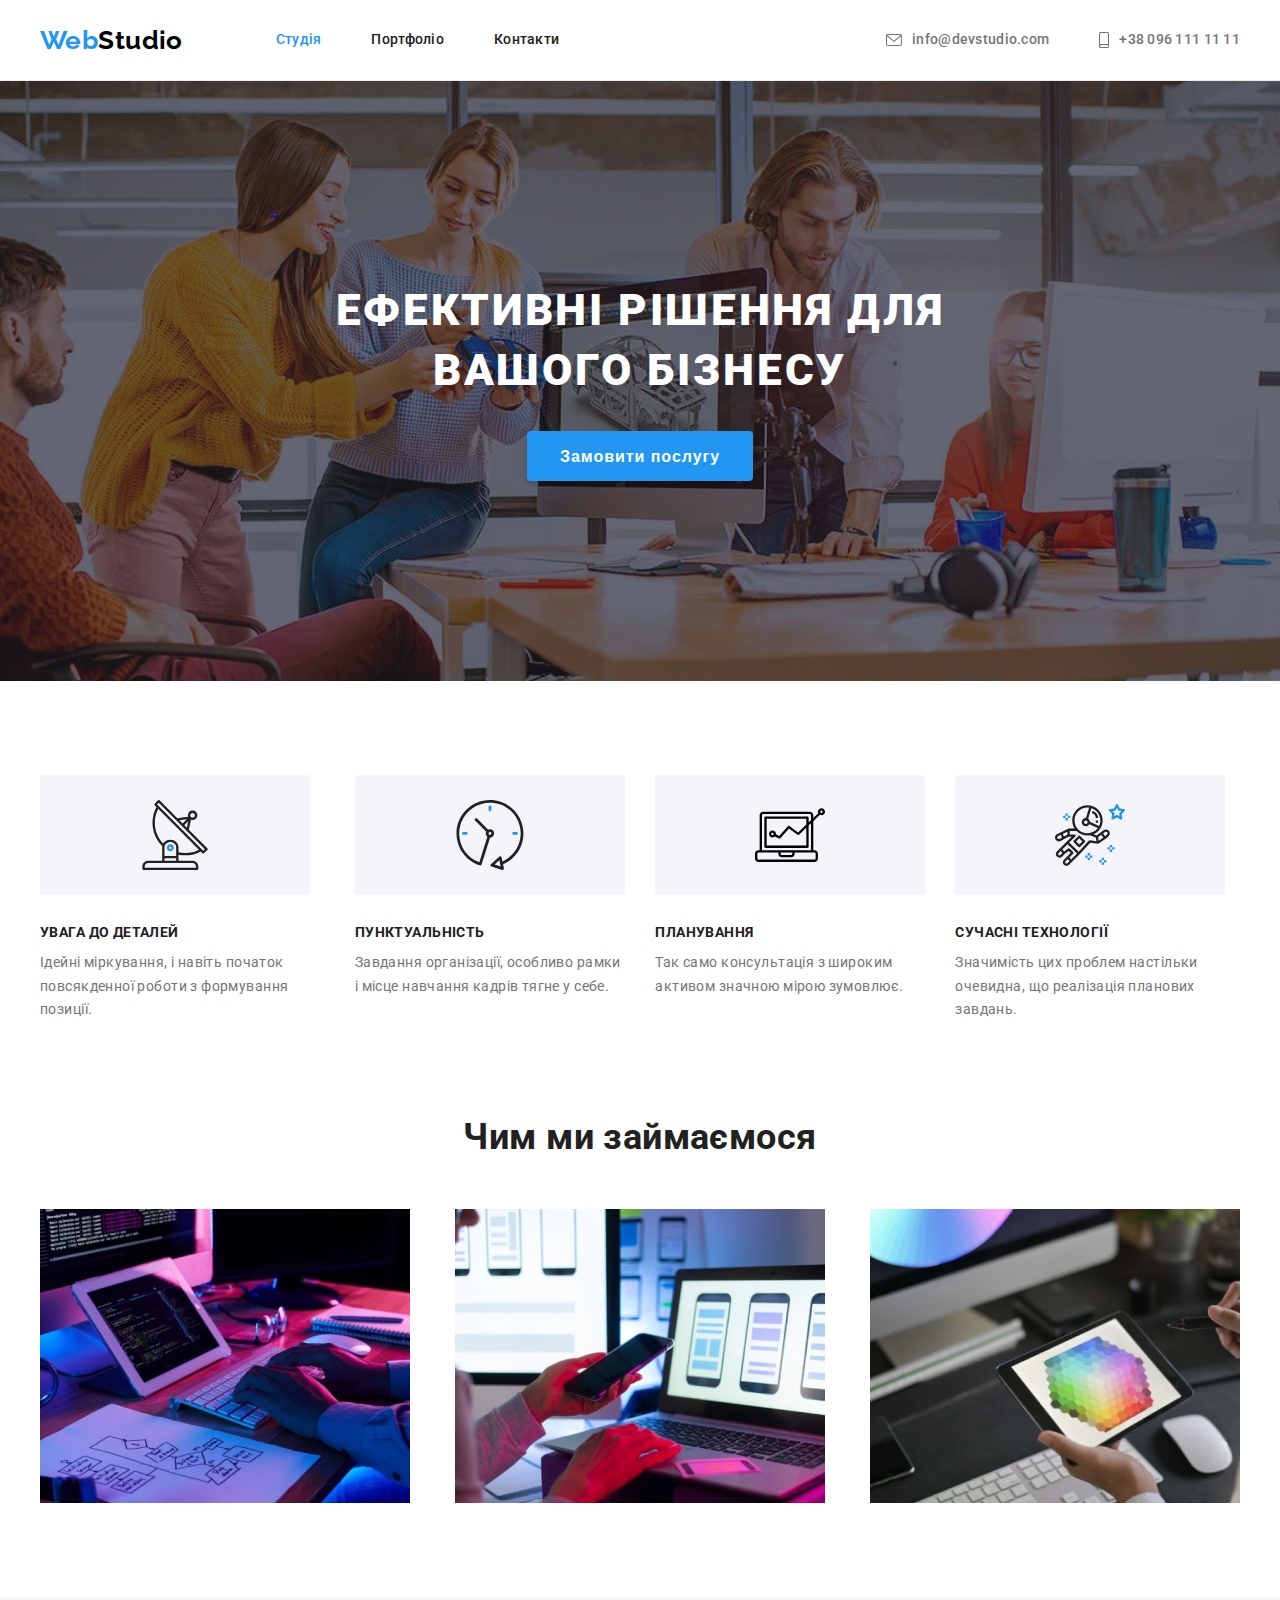
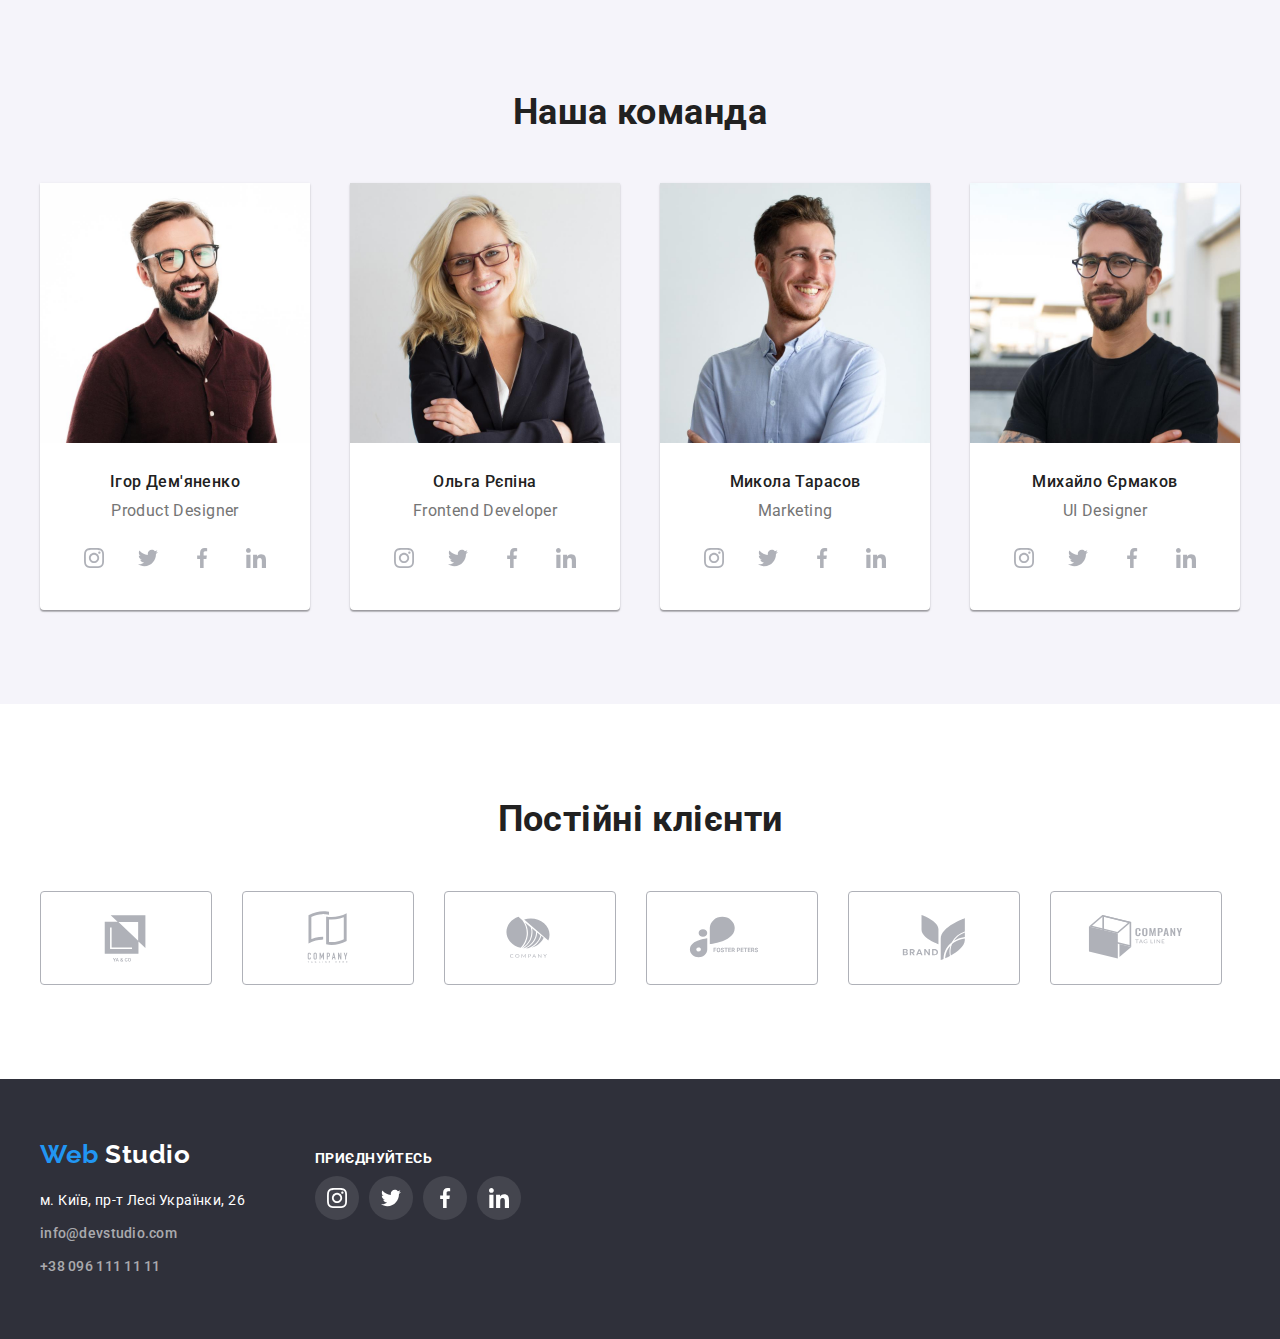
==== index.html @ f5d02f14 "Додає модальне вікно, ефекти при ховері/фокусі, оверлеї" ====
<!DOCTYPE html>
<html lang="uk">
  <head>
    <meta charset="UTF-8" />
    <meta http-equiv="X-UA-Compatible" content="IE=edge" />
    <meta name="viewport" content="width=device-width, initial-scale=1.0" />
    <title>WebStudio</title>
    <link rel="preconnect" href="https://fonts.googleapis.com" />
    <link rel="preconnect" href="https://fonts.gstatic.com" crossorigin />
    <link
      href="https://fonts.googleapis.com/css2?family=Raleway:wght@700&family=Roboto:wght@400;500;700;900&display=swap"
      rel="stylesheet"
    />
    <link
      rel="stylesheet"
      href="https://cdnjs.cloudflare.com/ajax/libs/modern-normalize/1.1.0/modern-normalize.min.css"
      integrity="sha512-wpPYUAdjBVSE4KJnH1VR1HeZfpl1ub8YT/NKx4PuQ5NmX2tKuGu6U/JRp5y+Y8XG2tV+wKQpNHVUX03MfMFn9Q=="
      crossorigin="anonymous"
      referrerpolicy="no-referrer"
    />
    <link rel="stylesheet" href="./css/styles.css" />
  </head>
  <body>
    <!-- Шапка -->
    <header class="page-header">
      <div class="container nav-box">
        <nav class="nav-box">
          <a href="./" class="logo"><span>Web</span>Studio</a>
          <ul class="list site-nav">
            <li class="item">
              <a href="./index.html" class="link header-link current">Студія</a>
            </li>
            <li class="item">
              <a href="./portfolio.html" class="link header-link">Портфоліо</a>
            </li>
            <li class="item"><a href="" class="link header-link">Контакти</a></li>
          </ul>
        </nav>

        <ul class="list contacts nav-box">
          <li class="item">
            <a href="mailto:info@devstudio.com" class="header-contacts-link link">
              <svg class="contacts-logo" width="16" height="12">
                <use href="./images/icons.svg#email-icon"></use>
              </svg>
              <p class="contacts-text">info@devstudio.com</p></a
            >
          </li>
          <li class="item">
            <a href="tel:+380961111111" class="header-contacts-link link">
              <svg class="contacts-logo" width="10" height="16">
                <use href="./images/icons.svg#phone-icon"></use>
              </svg>
              <p class="contacts-text">+38 096 111 11 11</p></a
            >
          </li>
        </ul>
      </div>
    </header>

    <main>
      <!--  -->
      <section class="hero">
        <div class="container">
          <div class="hero-box">
            <h1 class="title">Ефективні рішення для вашого бізнесу</h1>
            <button type="button" class="button">Замовити послугу</button>
          </div>
        </div>
      </section>

      <!-- Наші переваги -->
      <section class="section preference">
        <div class="container">
          <h2 class="title visually-hidden">Наші переваги</h2>
          <ul class="preference-list list">
            <li class="item preference-box">
              <div class="preferences-icon-box">
                <svg class="preferences-icon" width="70" height="70">
                  <use href="./images/icons.svg#antenna-icon"></use>
                </svg>
              </div>
              <h3 class="subtitle">УВАГА ДО ДЕТАЛЕЙ</h3>
              <p>Ідейні міркування, і навіть початок повсякденної роботи з формування позиції.</p>
            </li>
            <li class="item preference-box">
              <div class="preferences-icon-box">
                <svg class="preferences-icon" width="70" height="70">
                  <use href="./images/icons.svg#clock-icon"></use>
                </svg>
              </div>
              <h3 class="subtitle">ПУНКТУАЛЬНІСТЬ</h3>
              <p>Завдання організації, особливо рамки і місце навчання кадрів тягне у себе.</p>
            </li>
            <li class="item preference-box">
              <div class="preferences-icon-box">
                <svg class="preferences-icon" width="70" height="70">
                  <use href="./images/icons.svg#laptop-icon"></use>
                </svg>
              </div>
              <h3 class="subtitle">ПЛАНУВАННЯ</h3>
              <p>Так само консультація з широким активом значною мірою зумовлює.</p>
            </li>
            <li class="item preference-box">
              <div class="preferences-icon-box">
                <svg class="preferences-icon" width="70" height="70">
                  <use href="./images/icons.svg#astronaut-icon"></use>
                </svg>
              </div>
              <h3 class="subtitle">СУЧАСНІ ТЕХНОЛОГІЇ</h3>
              <p>Значимість цих проблем настільки очевидна, що реалізація планових завдань.</p>
            </li>
          </ul>
        </div>
      </section>

      <!-- Чим ми займаємося -->
      <section class="section work-section">
        <div class="container">
          <h2 class="title">Чим ми займаємося</h2>
          <ul class="list work-list">
            <li class="work-list-item">
              <img
                class="picture"
                src="./images/work-1.jpg.jpg"
                alt="Програміст працює за робочим столом"
                width="370"
                height="294"
              />
            </li>
            <li class="work-list-item">
              <img
                class="picture"
                src="./images/work-2.jpg.jpg"
                alt="Дизайнер створює макет застосунку"
                width="370"
                height="294"
              />
            </li>
            <li class="work-list-item">
              <img
                class="picture"
                src="./images/work-3.jpg.jpg"
                alt="Дизайнер обирає колір на планшеті"
                width="370"
                height="294"
              />
            </li>
          </ul>
        </div>
      </section>

      <!-- Наша команда -->
      <section class="section team">
        <div class="container">
          <h2 class="title">Наша команда</h2>
          <ul class="list team-list">
            <li>
              <div class="team-box">
                <img
                  class="picture"
                  src="./images/photo-1.jpg"
                  alt="Ігор Дем'яненко"
                  width="270"
                  height="260"
                />
                <h3 class="subtitle">Ігор Дем'яненко</h3>
                <p class="position">Product Designer</p>
                <ul class="socials-icons-list">
                  <li class="socials-icons-item">
                    <a class="socials-link" href="" target="_blank" rel="noopener norefferer"
                      ><svg class="team-socials-icon" width="20" height="20">
                        <use href="./images/icons.svg#instagram-icon"></use></svg
                    ></a>
                  </li>
                  <li class="socials-icons-item">
                    <a class="socials-link" href="" target="_blank" rel="noopener norefferer"
                      ><svg class="team-socials-icon" width="20" height="20">
                        <use href="./images/icons.svg#twitter-icon"></use></svg
                    ></a>
                  </li>
                  <li class="socials-icons-item">
                    <a class="socials-link" href="" target="_blank" rel="noopener norefferer"
                      ><svg class="team-socials-icon" width="20" height="20">
                        <use href="./images/icons.svg#facebook-icon"></use></svg
                    ></a>
                  </li>
                  <li class="socials-icons-item">
                    <a class="socials-link" href="" target="_blank" rel="noopener norefferer"
                      ><svg class="team-socials-icon" width="20" height="20">
                        <use href="./images/icons.svg#linkedin-icon"></use></svg
                    ></a>
                  </li>
                </ul>
              </div>
            </li>
            <li>
              <div class="team-box">
                <img
                  class="picture"
                  src="./images/photo-2.jpg"
                  alt="Ольга Рєпіна"
                  width="270"
                  height="260"
                />
                <h3 class="subtitle">Ольга Рєпіна</h3>
                <p class="position">Frontend Developer</p>
                <ul class="socials-icons-list">
                  <li class="socials-icons-item">
                    <a class="socials-link" href="" target="_blank" rel="noopener norefferer"
                      ><svg class="team-socials-icon" width="20" height="20">
                        <use href="./images/icons.svg#instagram-icon"></use></svg
                    ></a>
                  </li>
                  <li class="socials-icons-item">
                    <a class="socials-link" href="" target="_blank" rel="noopener norefferer"
                      ><svg class="team-socials-icon" width="20" height="20">
                        <use href="./images/icons.svg#twitter-icon"></use></svg
                    ></a>
                  </li>
                  <li class="socials-icons-item">
                    <a class="socials-link" href="" target="_blank" rel="noopener norefferer"
                      ><svg class="team-socials-icon" width="20" height="20">
                        <use href="./images/icons.svg#facebook-icon"></use></svg
                    ></a>
                  </li>
                  <li class="socials-icons-item">
                    <a class="socials-link" href="" target="_blank" rel="noopener norefferer"
                      ><svg class="team-socials-icon" width="20" height="20">
                        <use href="./images/icons.svg#linkedin-icon"></use></svg
                    ></a>
                  </li>
                </ul>
              </div>
            </li>
            <li>
              <div class="team-box">
                <img
                  class="picture"
                  src="./images/photo-3.jpg"
                  alt="Микола Тарасов"
                  width="270"
                  height="260"
                />
                <h3 class="subtitle">Микола Тарасов</h3>
                <p class="position">Marketing</p>
                <ul class="socials-icons-list">
                  <li class="socials-icons-item">
                    <a class="socials-link" href="" target="_blank" rel="noopener norefferer"
                      ><svg class="team-socials-icon" width="20" height="20">
                        <use href="./images/icons.svg#instagram-icon"></use></svg
                    ></a>
                  </li>
                  <li class="socials-icons-item">
                    <a class="socials-link" href="" target="_blank" rel="noopener norefferer"
                      ><svg class="team-socials-icon" width="20" height="20">
                        <use href="./images/icons.svg#twitter-icon"></use></svg
                    ></a>
                  </li>
                  <li class="socials-icons-item">
                    <a class="socials-link" href="" target="_blank" rel="noopener norefferer"
                      ><svg class="team-socials-icon" width="20" height="20">
                        <use href="./images/icons.svg#facebook-icon"></use></svg
                    ></a>
                  </li>
                  <li class="socials-icons-item">
                    <a class="socials-link" href="" target="_blank" rel="noopener norefferer"
                      ><svg class="team-socials-icon" width="20" height="20">
                        <use href="./images/icons.svg#linkedin-icon"></use></svg
                    ></a>
                  </li>
                </ul>
              </div>
            </li>
            <li>
              <div class="team-box">
                <img
                  class="picture"
                  src="./images/photo-4.jpg"
                  alt="Михайло Єрмаков"
                  width="270"
                  height="260"
                />
                <h3 class="subtitle">Михайло Єрмаков</h3>
                <p class="position">UI Designer</p>
                <ul class="socials-icons-list">
                  <li class="socials-item">
                    <a class="socials-link" href="" target="_blank" rel="noopener norefferer">
                      <svg class="team-socials-icon" width="20" height="20">
                        <use href="./images/icons.svg#instagram-icon"></use></svg
                    ></a>
                  </li>
                  <li class="socials-icons-item">
                    <a class="socials-link" href="" target="_blank" rel="noopener norefferer"
                      ><svg class="team-socials-icon" width="20" height="20">
                        <use href="./images/icons.svg#twitter-icon"></use></svg
                    ></a>
                  </li>
                  <li class="socials-icons-item">
                    <a class="socials-link" href="" target="_blank" rel="noopener norefferer"
                      ><svg class="team-socials-icon" width="20" height="20">
                        <use href="./images/icons.svg#facebook-icon"></use></svg
                    ></a>
                  </li>
                  <li class="socials-icons-item">
                    <a class="socials-link" href="" target="_blank" rel="noopener norefferer"
                      ><svg class="team-socials-icon" width="20" height="20">
                        <use href="./images/icons.svg#linkedin-icon"></use></svg
                    ></a>
                  </li>
                </ul>
              </div>
            </li>
          </ul>
        </div>
      </section>

      <!-- Clients section -->
      <section class="section">
        <div class="container">
          <h2 class="title">Постійні клієнти</h2>
          <ul class="clients-list">
            <li class="clients-list-item">
              <a class="client-link" href="" target="_blank" rel="noopener norefferer">
                <svg class="client-logo" width="106" height="60">
                  <use href="./images/icons.svg#client-logo-1"></use>
                </svg>
              </a>
            </li>
            <li class="clients-list-item">
              <a class="client-link" href="" target="_blank" rel="noopener norefferer">
                <svg class="client-logo" width="106" height="60">
                  <use href="./images/icons.svg#client-logo-2"></use>
                </svg>
              </a>
            </li>
            <li class="clients-list-item">
              <a class="client-link" href="" target="_blank" rel="noopener norefferer">
                <svg class="client-logo" width="106" height="60">
                  <use href="./images/icons.svg#client-logo-3"></use>
                </svg>
              </a>
            </li>
            <li class="clients-list-item">
              <a class="client-link" href="" target="_blank" rel="noopener norefferer">
                <svg class="client-logo" width="106" height="60">
                  <use href="./images/icons.svg#client-logo-4"></use>
                </svg>
              </a>
            </li>
            <li class="clients-list-item">
              <a class="client-link" href="" target="_blank" rel="noopener norefferer">
                <svg class="client-logo" width="106" height="60">
                  <use href="./images/icons.svg#client-logo-5"></use>
                </svg>
              </a>
            </li>
            <li class="clients-list-item">
              <a class="client-link" href="" target="_blank" rel="noopener norefferer">
                <svg class="client-logo" width="106" height="60">
                  <use href="./images/icons.svg#client-logo-6"></use>
                </svg>
              </a>
            </li>
          </ul>
        </div>
      </section>
    </main>

    <!-- Футер -->
    <footer class="footer">
      <div class="container footer-container">
        <div>
          <a href="/" class="logo link"><span>Web</span> Studio </a>
          <address>
            <p class="address-text">м. Київ, пр-т Лесі Українки, 26</p>
            <ul class="adress-list list">
              <li class="adress-list-item">
                <a class="address-link link" href="mailto:info@devstudio.com">info@devstudio.com</a>
              </li>
              <li class="adress-list-item">
                <a class="address-link link" href="tel:+380961111111">+38 096 111 11 11</a>
              </li>
            </ul>
          </address>
        </div>
        <div>
          <h3 class="subtitle footer-subtitle">приєднуйтесь</h3>
          <ul class="socials-icons-list">
            <li>
              <a
                class="socials-link footer-socials-link"
                href=""
                target="_blank"
                rel="noopener norefferer"
                ><svg class="footer-socials-icon" width="20" height="20">
                  <use href="./images/icons.svg#instagram-icon"></use></svg
              ></a>
            </li>
            <li>
              <a
                class="socials-link footer-socials-link"
                href=""
                target="_blank"
                rel="noopener norefferer"
                ><svg class="footer-socials-icon" width="20" height="20">
                  <use href="./images/icons.svg#twitter-icon"></use></svg
              ></a>
            </li>
            <li>
              <a
                class="socials-link footer-socials-link"
                href=""
                target="_blank"
                rel="noopener norefferer"
                ><svg class="footer-socials-icon" width="20" height="20">
                  <use href="./images/icons.svg#facebook-icon"></use></svg
              ></a>
            </li>
            <li>
              <a
                class="socials-link footer-socials-link"
                href=""
                target="_blank"
                rel="noopener norefferer"
                ><svg class="footer-socials-icon" width="20" height="20">
                  <use href="./images/icons.svg#linkedin-icon"></use></svg
              ></a>
            </li>
          </ul>
        </div>
      </div>
    </footer>
  </body>
</html>
---- css/styles.css ----
:root {
  --primary-text-color: #757575;
  --secondary-text-color: #212121;
  --socials-link-color: #afb1b8;
  --light-txt-bg-color: #ffffff;
  --secondary-bg-color: #f5f4fa;
  --bg-color-header: #c4c4c4;
  --bg-color-footer: #2f303a;
  --accent-color: #2196f3;
  --accent-color-herobtn: #188ce8;
  --logo-header: #000000;
  --header-border: #ececec;
  --header-contacts-color: #757575;
  --footer-contacts-color: rgba(255, 255, 255, 0.6);
}

/* Reset */

h1,
h2,
h3,
h4,
h5,
h6,
p {
  margin-top: 0;
  margin-bottom: 0;
}

ul {
  margin: 0;
  padding: 0;

  list-style: none;
}

/* Global styles */

body {
  margin: 0;

  color: var(--primary-text-color);
  background-color: var(--light-txt-bg-color);
  font-family: Roboto, sans-serif;
  font-size: 14px;
  line-height: 1.71;
  letter-spacing: 0.03em;
}

.container {
  margin-left: auto;
  margin-right: auto;
  width: 1200px;
  padding-right: 15px;
  padding-left: 15px;
}

.link {
  display: inline-block;
  color: var(--secondary-text-color);
  font-weight: 500;
  font-size: 14px;
  line-height: 1.14;
  letter-spacing: 0.02em;
  text-decoration: none;
}

.link:hover,
.link:focus,
.link.current {
  color: var(--accent-color);
}

.button {
  display: inline-block;
  border: 1px solid transparent;
  border-radius: 4px;

  color: var(--secondary-text-color);
  background-color: var(--secondary-bg-color);
  font-weight: 500;
  font-size: 16px;
  line-height: 1.62;
  cursor: pointer;
}

.button:hover,
.button:focus {
  color: var(--light-txt-bg-color);
  background-color: var(--accent-color);
}

.title {
  margin-top: 0;
  margin-bottom: 50px;

  color: var(--secondary-text-color);
  font-size: 36px;
  line-height: 1.17;
  text-align: center;
}

.subtitle {
  margin-top: 0;
  margin-bottom: 10px;

  color: var(--secondary-text-color);
}

.section {
  padding-top: 94px;
  padding-bottom: 94px;
  max-width: 100%;
}

.visually-hidden {
  position: absolute;
  width: 1px;
  height: 1px;
  margin: -1px;
  border: 0;
  padding: 0;

  white-space: nowrap;
  clip-path: inset(100%);
  clip: rect(0 0 0 0);
  overflow: hidden;
}

.picture {
  display: block;
}

/* Шапка */

.page-header {
  height: 80px;
  border-bottom: 1px solid #ececec;
}

.nav-box {
  display: flex;
  align-items: center;
}

.site-nav {
  display: flex;
  margin-left: 93px;
}

.site-nav .link {
  display: block;
}

.site-nav .item:not(:last-child) {
  margin-right: 50px;
}

.logo {
  color: var(--logo-header);
  font-family: 'Raleway', sans-serif;
  font-weight: 700;
  font-size: 26px;
  line-height: 1.19;
  text-decoration: none;
}

.logo > span {
  color: var(--accent-color);
}

.header-link {
  padding-top: 32px;
  padding-bottom: 32px;
}

.contacts {
  display: flex;
  margin-left: auto;
}

.contacts .item:not(:last-child) {
  margin-right: 50px;
}

.header-contacts-link {
  display: flex;
  gap: 10px;
  padding-top: 32px;
  padding-bottom: 32px;
  align-items: center;

  color: var(--header-contacts-color);
}

.header-contacts-link:hover,
.header-contacts-link:focus {
  color: var(--accent-color);
}

.contacts-logo {
  fill: currentColor;
}

/* Герой */
.hero {
  max-width: 1600px;
  margin-right: auto;
  margin-left: auto;
  padding-top: 200px;
  padding-bottom: 200px;
  background-color: var(--bg-color-header);
  background-image: linear-gradient(180deg, rgba(47, 48, 58, 0.4) 0%, rgba(47, 48, 58, 0.4) 100%),
    url(../images/hero-bg-img.jpg);
  background-repeat: repeat, no-repeat;
  background-position: center;
  text-align: center;
}

.hero-box {
  width: 696px;
  margin-right: auto;
  margin-left: auto;
}
.hero .title {
  margin-bottom: 30px;

  color: var(--light-txt-bg-color);
  font-weight: 900;
  font-size: 44px;
  line-height: 1.36;
  text-align: center;
  letter-spacing: 0.06em;
  text-transform: uppercase;
}

.hero .button {
  padding: 10px 32px;
  min-width: 216px;
  height: 50px;
  box-shadow: 0px 4px 4px rgba(0, 0, 0, 0.15);

  color: var(--light-txt-bg-color);
  background-color: var(--accent-color);
  font-weight: 700;
  line-height: 1.88;
  letter-spacing: 0.06em;
}

.hero .button:hover,
.hero .button:focus {
  background-color: var(--accent-color-herobtn);
}

/* Наші переваги */
.preference-list {
  display: flex;
  gap: 30px;
}

.preferences-icon-box {
  display: flex;
  align-items: center;
  justify-content: center;
  width: 270px;
  height: 120px;
  border-radius: 4px;
  margin-bottom: 30px;

  background-color: var(--secondary-bg-color);
}

.preference .subtitle {
  font-size: 14px;
  line-height: 1.14;
  text-transform: uppercase;
}

/* Чим ми займаємося */
.work-section {
  padding-top: 0;
}

.work-list {
  display: flex;
  justify-content: space-between;
}

/* Наша команда */
.section.team {
  background-color: var(--secondary-bg-color);
}

.team-list {
  display: flex;
  justify-content: space-between;
}

.team-box {
  min-width: 270px;
  padding-bottom: 30px;
  box-shadow: 0px 1px 3px rgba(0, 0, 0, 0.12), 0px 1px 1px rgba(0, 0, 0, 0.14),
    0px 2px 1px rgba(0, 0, 0, 0.2);
  border-radius: 0px 0px 4px 4px;

  background-color: var(--light-txt-bg-color);
  text-align: center;
}

.team-box .picture {
  margin-bottom: 30px;
}

.team-box .subtitle {
  margin-bottom: 10px;

  font-weight: 500;
  font-size: 16px;
  line-height: 1.18;
}

.team .position {
  font-size: 16px;
  line-height: 1.18;
  margin-bottom: 16px;
}

.socials-icons-list {
  display: flex;
  gap: 10px;
  justify-content: center;
}

.socials-link {
  display: flex;
  align-items: center;
  justify-content: center;
  width: 44px;
  height: 44px;
  border-radius: 50%;

  color: var(--socials-link-color);
}

.team-socials-icon {
  fill: currentColor;
}

.socials-link:hover,
.socials-link:focus {
  color: var(--secondary-bg-color);
  background-color: var(--accent-color);
}

/* Постійні клієнти */

.clients-list {
  display: flex;
  gap: 30px;
}

.client-link {
  display: flex;
  align-items: center;
  justify-content: center;
  width: 170px;
  height: 92px;
  border: 1px solid var(--socials-link-color);
  border-radius: 4px;

  color: var(--socials-link-color);
}

.client-logo {
  fill: currentColor;
}

.client-link:hover,
.client-link:focus {
  color: var(--accent-color);
  border-color: var(--accent-color);
}

/* Портфоліо */
.filter-list-box .button {
  padding: 6px 22px;
  min-width: 73px;
}

.filter-box {
  display: flex;
  justify-content: center;
  margin-bottom: 50px;
}

.filter-list-item:not(:last-child) {
  margin-right: 8px;
}

.filter-btn {
  display: block;
  padding: 6px 22px;
}

.filter-btn:hover,
.filter-btn:focus {
  box-shadow: 0px 3px 1px rgba(0, 0, 0, 0.1), 0px 1px 2px rgba(0, 0, 0, 0.08),
    0px 2px 2px rgba(0, 0, 0, 0.12);
}

.projects-list {
  display: flex;
  flex-wrap: wrap;
  column-gap: 30px;
  row-gap: 30px;
}

.filter-btn:first-child {
  padding: 6px 25px;
}

.projects-link {
  display: inline-block;
}

.projects-link:hover,
.projects-link:focus {
  box-shadow: 0px 1px 1px rgba(0, 0, 0, 0.12), 0px 4px 4px rgba(0, 0, 0, 0.06),
    1px 4px 6px rgba(0, 0, 0, 0.16);
}

.projects-box {
  max-width: 370px;
  min-height: 404px;
}

.projects-img {
  display: block;
  max-height: 100%;
}

.projects-subtitle {
  padding: 20px 24px;
  border-right: 1px solid #eeeeee;
  border-bottom: 1px solid #eeeeee;
  border-left: 1px solid #eeeeee;
}

.projects-list .subtitle {
  font-size: 18px;
  line-height: 2;
  letter-spacing: 0.06em;
  margin-bottom: 4px;
}

.projects-list .category {
  color: var(--primary-text-color);

  font-weight: 400;
  font-size: 16px;
  line-height: 1.88;
  letter-spacing: 0.03em;
}

/* Футер */
.footer {
  padding-top: 60px;
  padding-bottom: 60px;

  background-color: var(--bg-color-footer);
}

.footer-container {
  display: flex;
  gap: 70px;
  align-items: baseline;
}

.footer .logo {
  margin-bottom: 20px;
  color: var(--light-txt-bg-color);
}

.address-text {
  margin-bottom: 9px;

  color: var(--light-txt-bg-color);
  font-style: normal;
}

.address-link {
  color: var(--footer-contacts-color);
  font-style: normal;
  text-decoration: none;
}

.address-link:hover,
.address-link:focus {
  color: var(--accent-color);
}

.adress-list-item:first-child {
  margin-bottom: 9px;
}

.footer-subtitle {
  color: var(--light-txt-bg-color);

  font-size: 14px;
  line-height: 16px;
  text-transform: uppercase;
}

.footer-socials-link {
  color: var(--light-txt-bg-color);
  background-color: rgba(255, 255, 255, 0.1);
}

.footer-socials-icon {
  fill: currentColor;
}

.socials-link:hover,
.socials-link:focus {
  background-color: var(--accent-color);
}
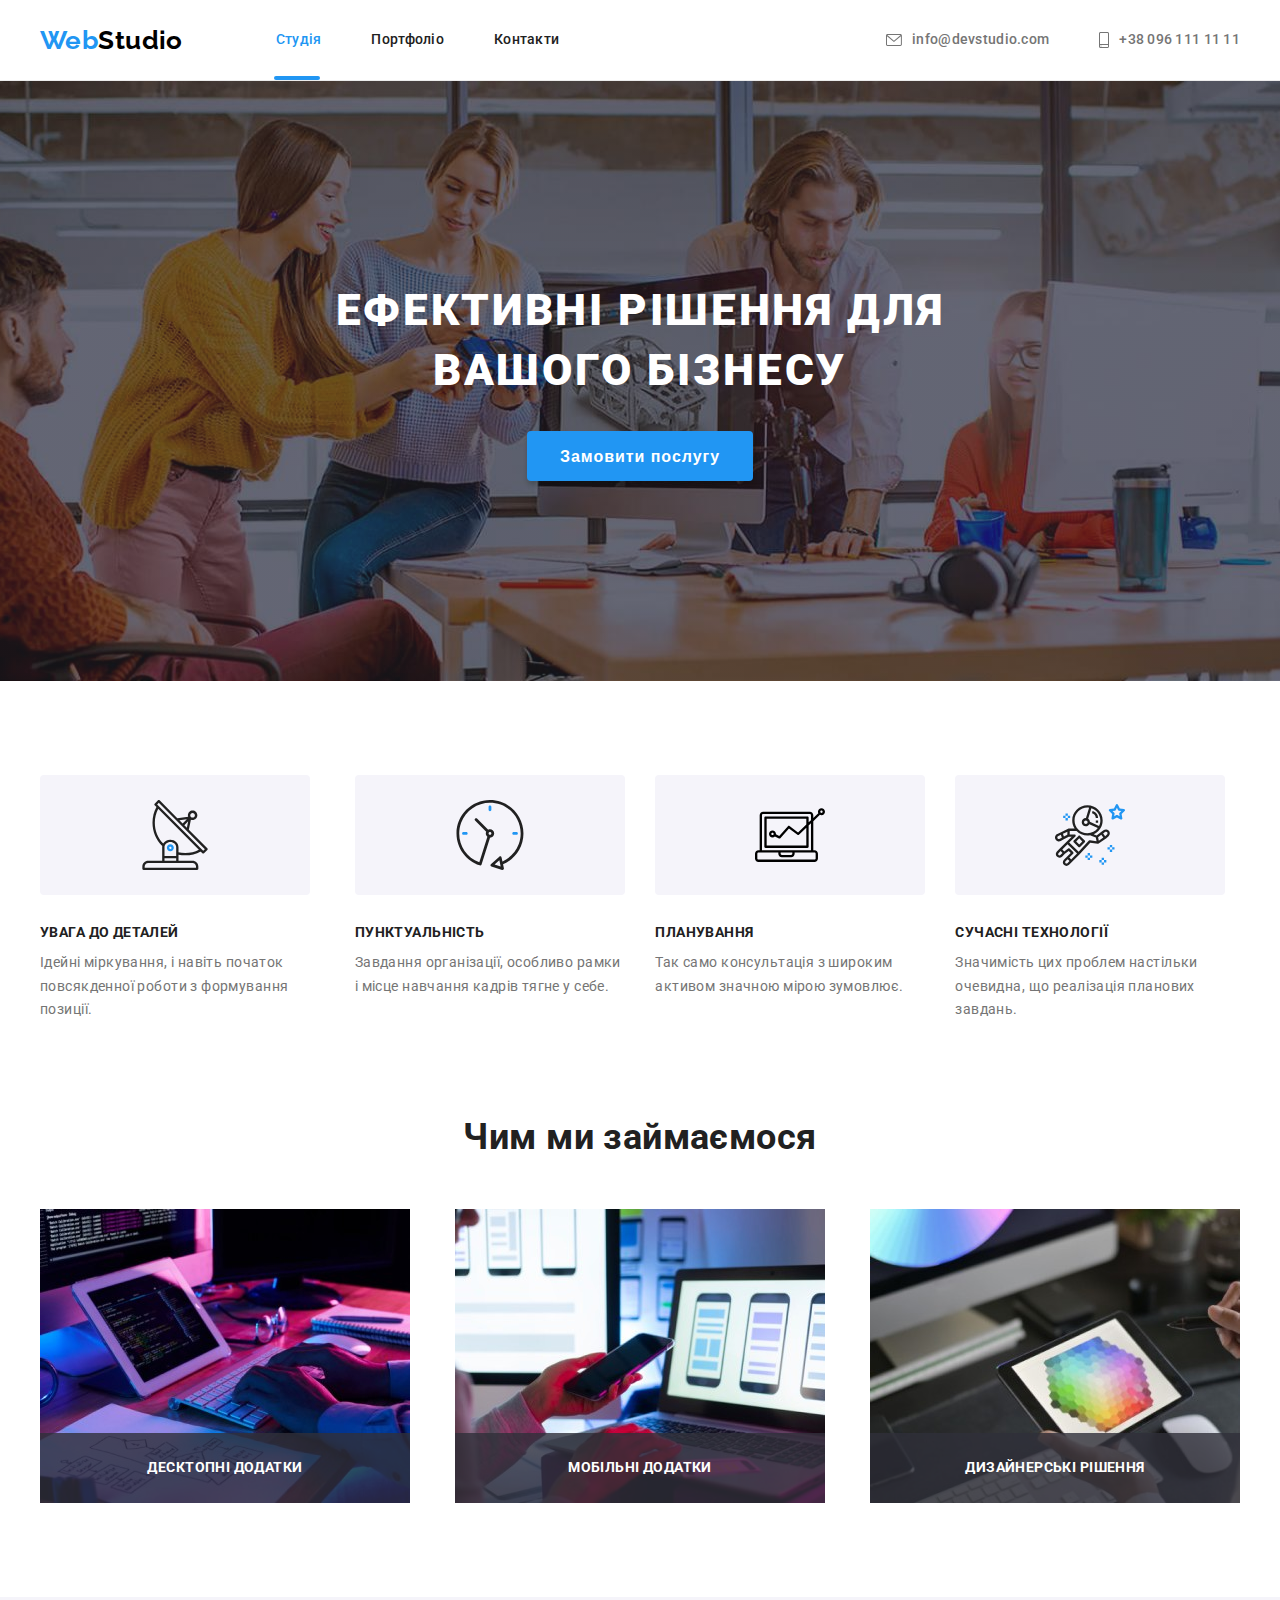
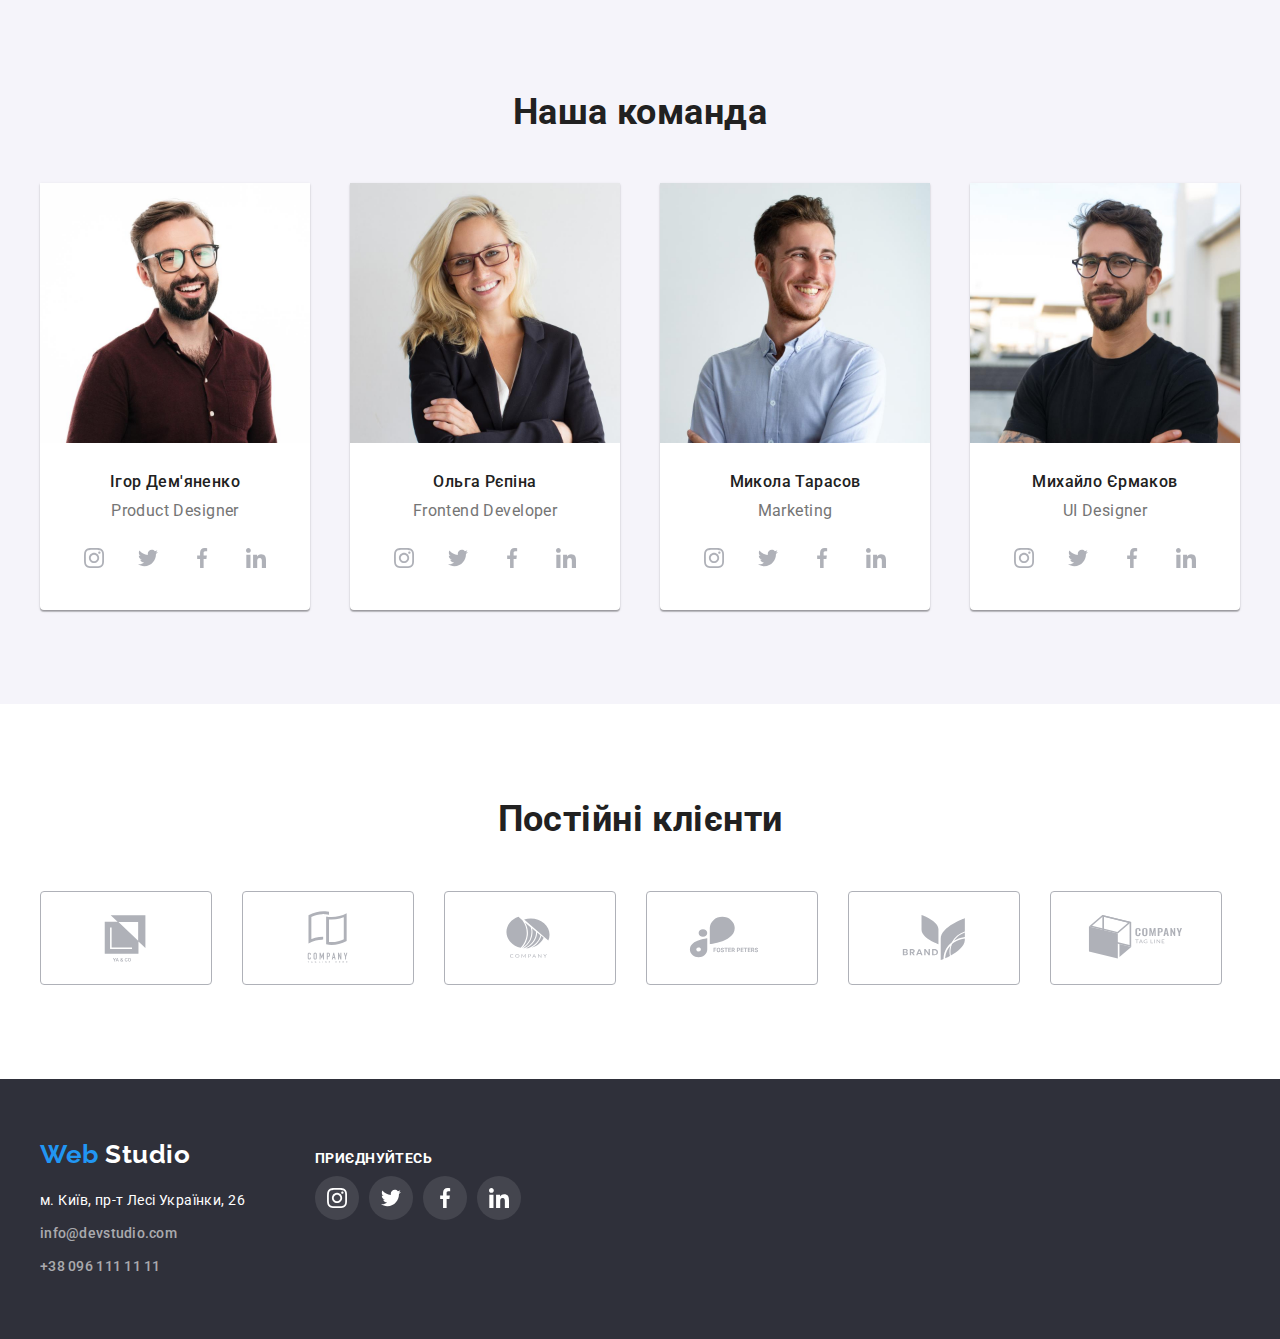
==== commit ee5f567c: "Додає модалку, оверлеї, ефекти, позиціонування." ====
--- a/index.html
+++ b/index.html
@@ -64,7 +64,7 @@
         <div class="container">
           <div class="hero-box">
             <h1 class="title">Ефективні рішення для вашого бізнесу</h1>
-            <button type="button" class="button">Замовити послугу</button>
+            <button type="button" class="button hero-btn" data-modal-open>Замовити послугу</button>
           </div>
         </div>
       </section>
@@ -127,6 +127,9 @@
                 width="370"
                 height="294"
               />
+              <div class="work-overlay">
+                <h3 class="overlay-text">Десктопні додатки</h3>
+              </div>
             </li>
             <li class="work-list-item">
               <img
@@ -136,6 +139,9 @@
                 width="370"
                 height="294"
               />
+              <div class="work-overlay">
+                <h3 class="overlay-text">Мобільні додатки</h3>
+              </div>
             </li>
             <li class="work-list-item">
               <img
@@ -145,6 +151,9 @@
                 width="370"
                 height="294"
               />
+              <div class="work-overlay">
+                <h3 class="overlay-text">Дизайнерські рішення</h3>
+              </div>
             </li>
           </ul>
         </div>
@@ -431,5 +440,18 @@
         </div>
       </div>
     </footer>
+
+    <!-- modal -->
+    <div class="backdrop is-hidden" data-modal>
+      <div class="modal">
+        <button class="modal-btn" type="button" data-modal-close>
+          <svg class="modal-btn-icon" width="11" height="11">
+            <use href="./images/icons.svg#icon-close"></use>
+          </svg>
+        </button>
+      </div>
+    </div>
+
+    <script src="./js/modal.js"></script>
   </body>
 </html>
--- a/css/styles.css
+++ b/css/styles.css
@@ -12,6 +12,8 @@
   --header-border: #ececec;
   --header-contacts-color: #757575;
   --footer-contacts-color: rgba(255, 255, 255, 0.6);
+
+  --transition-options: 250ms cubic-bezier(0.4, 0, 0.2, 1);
 }
 
 /* Reset */
@@ -172,6 +174,20 @@
 .header-link {
   padding-top: 32px;
   padding-bottom: 32px;
+
+  position: relative;
+  transition: color var(--transition-options);
+}
+
+.header-link.current::after {
+  position: absolute;
+  content: '';
+  width: 100%;
+  height: 4px;
+  bottom: 0;
+  left: -1.5px;
+  border-radius: 2px;
+  background-color: var(--accent-color);
 }
 
 .contacts {
@@ -191,6 +207,8 @@
   align-items: center;
 
   color: var(--header-contacts-color);
+
+  transition: color var(--transition-options);
 }
 
 .header-contacts-link:hover,
@@ -245,6 +263,8 @@
   font-weight: 700;
   line-height: 1.88;
   letter-spacing: 0.06em;
+
+  transition: background-color var(--transition-options);
 }
 
 .hero .button:hover,
@@ -286,6 +306,31 @@
   justify-content: space-between;
 }
 
+.work-list-item {
+  position: relative;
+}
+
+.work-overlay {
+  display: flex;
+  align-items: center;
+  justify-content: center;
+
+  background: rgba(47, 48, 58, 0.8);
+
+  position: absolute;
+  width: 100%;
+  height: 70px;
+  bottom: 0;
+  left: 0;
+}
+
+.overlay-text {
+  font-size: 14px;
+  line-height: 1.14;
+  text-transform: uppercase;
+  color: var(--light-txt-bg-color);
+}
+
 /* Наша команда */
 .section.team {
   background-color: var(--secondary-bg-color);
@@ -340,6 +385,9 @@
   border-radius: 50%;
 
   color: var(--socials-link-color);
+
+  transition: color var(--transition-options), background-color var(--transition-options),
+    fill var(--transition-options);
 }
 
 .team-socials-icon {
@@ -369,6 +417,8 @@
   border-radius: 4px;
 
   color: var(--socials-link-color);
+
+  transition: color var(--transition-options), border-color var(--transition-options);
 }
 
 .client-logo {
@@ -397,9 +447,12 @@
   margin-right: 8px;
 }
 
-.filter-btn {
+.filter-btn.button {
   display: block;
   padding: 6px 22px;
+
+  transition: color var(--transition-options), background-color var(--transition-options),
+    box-shadow var(--transition-options);
 }
 
 .filter-btn:hover,
@@ -415,12 +468,14 @@
   row-gap: 30px;
 }
 
-.filter-btn:first-child {
+.filter-list-item:first-child .filter-btn {
   padding: 6px 25px;
 }
 
 .projects-link {
   display: inline-block;
+
+  transition: transform var(--transition-options), box-shadow var(--transition-options);
 }
 
 .projects-link:hover,
@@ -429,14 +484,20 @@
     1px 4px 6px rgba(0, 0, 0, 0.16);
 }
 
-.projects-box {
+.projects-img-box {
+  position: relative;
+  overflow: hidden;
+}
+
+.projects-list-item {
   max-width: 370px;
   min-height: 404px;
 }
 
 .projects-img {
   display: block;
-  max-height: 100%;
+  max-width: 100%;
+  height: auto;
 }
 
 .projects-subtitle {
@@ -444,6 +505,9 @@
   border-right: 1px solid #eeeeee;
   border-bottom: 1px solid #eeeeee;
   border-left: 1px solid #eeeeee;
+
+  position: relative;
+  z-index: 10;
 }
 
 .projects-list .subtitle {
@@ -462,6 +526,27 @@
   letter-spacing: 0.03em;
 }
 
+.projects-overlay-text {
+  color: var(--light-txt-bg-color);
+  background-color: rgba(33, 150, 243, 0.9);
+  font-weight: 400;
+  font-size: 18px;
+  line-height: 1.56;
+  width: 100%;
+  height: 100%;
+  padding: 63px 24px;
+
+  position: absolute;
+  top: 0;
+  transform: translateY(101%);
+  z-index: 3;
+  transition: transform var(--transition-options);
+}
+
+.projects-link:hover .projects-overlay-text {
+  transform: translateY(0);
+}
+
 /* Футер */
 .footer {
   padding-top: 60px;
@@ -492,6 +577,8 @@
   color: var(--footer-contacts-color);
   font-style: normal;
   text-decoration: none;
+
+  transition: color var(--transition-options);
 }
 
 .address-link:hover,
@@ -524,3 +611,53 @@
 .socials-link:focus {
   background-color: var(--accent-color);
 }
+
+/* Modal */
+
+.backdrop {
+  position: fixed;
+  top: 0;
+  width: 100%;
+  height: 100%;
+  background-color: rgba(47, 48, 58, 0.4);
+  backdrop-filter: blur(2px);
+  transition: opacity var(--transition-options), visibility var(--transition-options);
+}
+
+.backdrop.is-hidden {
+  opacity: 0;
+  visibility: hidden;
+  pointer-events: none;
+}
+
+.modal {
+  width: 528px;
+  min-height: 581px;
+  background-color: var(--light-txt-bg-color);
+  box-shadow: 0px 1px 3px rgba(0, 0, 0, 0.12), 0px 1px 1px rgba(0, 0, 0, 0.14),
+    0px 2px 1px rgba(0, 0, 0, 0.2);
+  border-radius: 4px;
+
+  position: absolute;
+  top: 50%;
+  left: 50%;
+  transform: translate(-50%, -50%);
+}
+
+.modal-btn {
+  width: 30px;
+  height: 30px;
+  border-radius: 50%;
+  display: flex;
+  align-items: center;
+  justify-content: center;
+  padding: 0;
+
+  background-color: var(--light-txt-bg-color);
+  border: 1px solid rgba(0, 0, 0, 0.1);
+  cursor: pointer;
+
+  position: absolute;
+  top: 8px;
+  right: 8px;
+}
